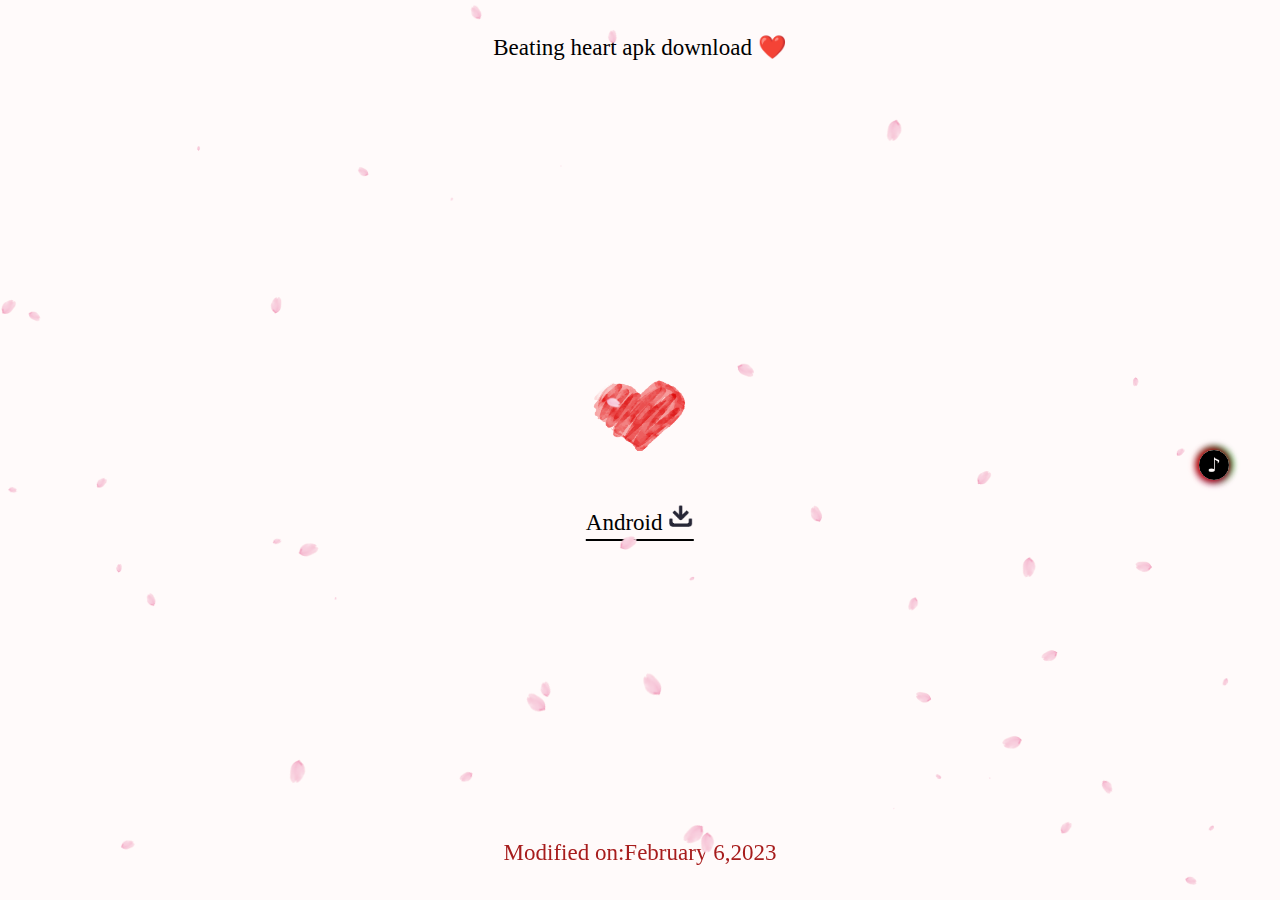
==== Beating heart apk/download.html @ 7407252d "updata" ====
<!DOCTYPE html>
<html lang="zh">
	<head>
		<meta charset="UTF-8">
		<meta http-equiv="X-UA-Compatible" content="IE=edge">
		<meta name="viewport" content="width=device-width, initial-scale=1.0">
		<meta name="author" content="liqinglin" />
		<meta name="description" content="Beating heart apk download" />
		<meta http-equiv="Cache-Control" content="no-transform" />
		<meta http-equiv="Cache-Control" content="no-siteapp" />
		<link rel="shortcut icon" type="image/x-icon" href="ico/heart_rate.ico" />
		<title>download</title>
		<link rel="stylesheet" type="text/css" href="css/download.css" />
		<script type="text/javascript" src="js/download.js"></script>
	</head>
	<body>
		<!-- 旋转播放 -->
		<div class="graph" id="graph">
			<img class="rotate" id="rotate" src="img/musicnotation.png" title="点我" />
		</div>
		<audio src="music/周杰伦 - 我是如此相信.mp3" id="music" loop></audio>
		<!-- 内容 -->
		<div class="content">
			<!-- 标题 -->
			<p class="title">Beating heart apk download <span class="heartbeat">❤️</span></p>
			<!-- 图标和下载按钮 -->
			<div class="download">
				<!-- 图标 -->
				<img src="img/lcon.png" title="图标" />
				<!-- 下载 -->
				<li><a href="apk/H53AA6140_1231233950.apk" download="apk/H53AA6140_1231233950.apk">Android
						<img src="img/download.png" title="下载" /></a></li>
			</div>
		</div>
		<!-- 时间 -->
		<div class="time">
			Modified on:February 6,2023
		</div>
	</body>
</html>
---- Beating heart apk/css/download.css ----
* {
	padding: 0;
	margin: 0;
	/* 移动端禁止选中文字 */
	moz-user-select: -moz-none;
	-moz-user-select: none;
	-o-user-select: none;
	-khtml-user-select: none;
	-webkit-user-select: none;
	-ms-user-select: none;
	/* 只兼容webkit内核浏览器 */
	user-select: none;
}

html {
	color: black;
	font-size: 23px;
	text-align: center;
	background-color: snow;
	/* 解决移动端页面点击图标或按钮产生阴影 */
	-webkit-tap-highlight-color: transparent;
	/* 页面变灰 */
	/* filter: grayscale(100%); */
}

/* 旋转播放 */
.graph {
	/* 固定位置 */
	position: fixed;
	top: 50%;
	right: 4%;
}

.graph img {
	width: 30px;
	height: 30px;
	/* 让整个div显示手型鼠标指向 */
	cursor: pointer;
	z-index: 99;
	border-radius: 50%;
	/* 旋转阴影 */
	box-shadow: -2px 0px 8px #f00, 0px -2px 8px #000, 0px 2px 8px #9e038a, 2px 0px 8px #0f0;
}

/* 图片围绕中心点一直旋转 */
.rotate {
	-webkit-transform: rotate(360deg);
	animation: rotation 4s linear infinite;
	-moz-animation: rotation 4s linear infinite;
	-webkit-animation: rotation 4s linear infinite;
	-o-animation: rotation 4s linear infinite;
}

@-webkit-keyframes rotation {
	from {
		-webkit-transform: rotate(0deg);
	}

	to {
		-webkit-transform: rotate(360deg);
	}
}

/* 内容 */
.content {
	margin: 34px auto 0 auto;
}

/* 标题 */
.content .title {
	font-weight: normal;
}

/* 爱心一直闪动 */
.content .title .heartbeat {
	animation: heartbeat 1s linear infinite;
	/* 其它浏览器兼容性前缀 */
	-webkit-animation: heartbeat 1s linear infinite;
	-moz-animation: heartbeat 1s linear infinite;
	-ms-animation: heartbeat 1s linear infinite;
	-o-animation: heartbeat 1s linear infinite;
}

@keyframes heartbeat {
	0% {
		opacity: 1;
	}

	100% {
		opacity: 0;
	}
}

/* 添加兼容性前缀 */
@-webkit-keyframes heartbeat {
	0% {
		opacity: 1;
	}

	100% {
		opacity: 0;
	}
}

@-moz-keyframes heartbeat {
	0% {
		opacity: 1;
	}

	100% {
		opacity: 0;
	}
}

@-ms-keyframes heartbeat {
	0% {
		opacity: 1;
	}

	100% {
		opacity: 0;
	}
}

@-o-keyframes heartbeat {
	0% {
		opacity: 1;
	}

	100% {
		opacity: 0;
	}
}

/* 图标和下载按钮 */
.download {
	position: absolute;
	top: 50%;
	left: 50%;
	/* 50%为自身尺寸的一半 */
	transform: translate(-50%, -50%);
	-webkit-transform: translate(-50%, -50%);
}

/* 图标 */
.download img {
	width: 100px;
	height: 100px;
}

/* 下载 */
.download li {
	margin-top: 34px;
	list-style: none;
}

.download li a {
	text-decoration: none;
	color: black;
	border-bottom: 2px solid black;
	padding-bottom: 4px;
}

.download li a img {
	width: 26px;
	height: 26px;
}

/* 时间 */
.time {
	color: #a71c1c;
	/* 固定位置 */
	position: fixed;
	bottom: 34px;
	/* 居中 */
	left: 0;
	right: 0;
	margin: 0 auto;
}
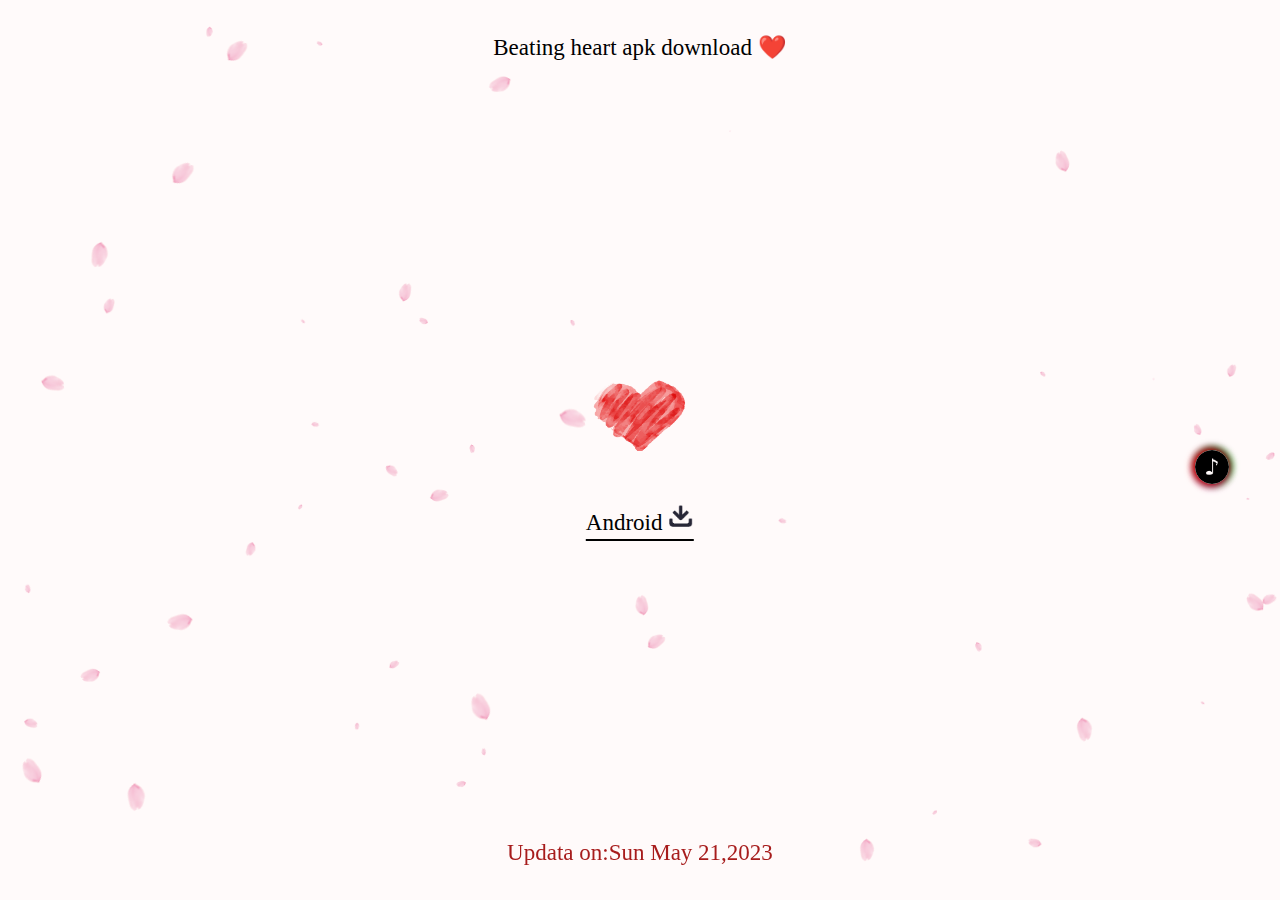
==== commit 35316458: "updata" ====
--- a/Beating heart apk/download.html
+++ b/Beating heart apk/download.html
@@ -18,7 +18,7 @@
 		<div class="graph" id="graph">
 			<img class="rotate" id="rotate" src="img/musicnotation.png" title="点我" />
 		</div>
-		<audio src="music/周杰伦 - 我是如此相信.mp3" id="music" loop></audio>
+		<audio src="music/锦零 - 豆花之歌.mp3" id="music" loop></audio>
 		<!-- 内容 -->
 		<div class="content">
 			<!-- 标题 -->
@@ -34,7 +34,7 @@
 		</div>
 		<!-- 时间 -->
 		<div class="time">
-			Modified on:February 6,2023
+			Updata on:Sun May 21,2023
 		</div>
 	</body>
-</html>
+</html>--- a/Beating heart apk/css/download.css
+++ b/Beating heart apk/css/download.css
@@ -32,8 +32,8 @@
 }
 
 .graph img {
-	width: 30px;
-	height: 30px;
+	width: 34px;
+	height: 34px;
 	/* 让整个div显示手型鼠标指向 */
 	cursor: pointer;
 	z-index: 99;
@@ -42,22 +42,13 @@
 	box-shadow: -2px 0px 8px #f00, 0px -2px 8px #000, 0px 2px 8px #9e038a, 2px 0px 8px #0f0;
 }
 
-/* 图片围绕中心点一直旋转 */
-.rotate {
-	-webkit-transform: rotate(360deg);
-	animation: rotation 4s linear infinite;
-	-moz-animation: rotation 4s linear infinite;
-	-webkit-animation: rotation 4s linear infinite;
-	-o-animation: rotation 4s linear infinite;
-}
-
 @-webkit-keyframes rotation {
 	from {
-		-webkit-transform: rotate(0deg);
+		transform: rotate(0deg);
 	}
 
 	to {
-		-webkit-transform: rotate(360deg);
+		transform: rotate(360deg);
 	}
 }
 
@@ -176,4 +167,4 @@
 	left: 0;
 	right: 0;
 	margin: 0 auto;
-}
+}